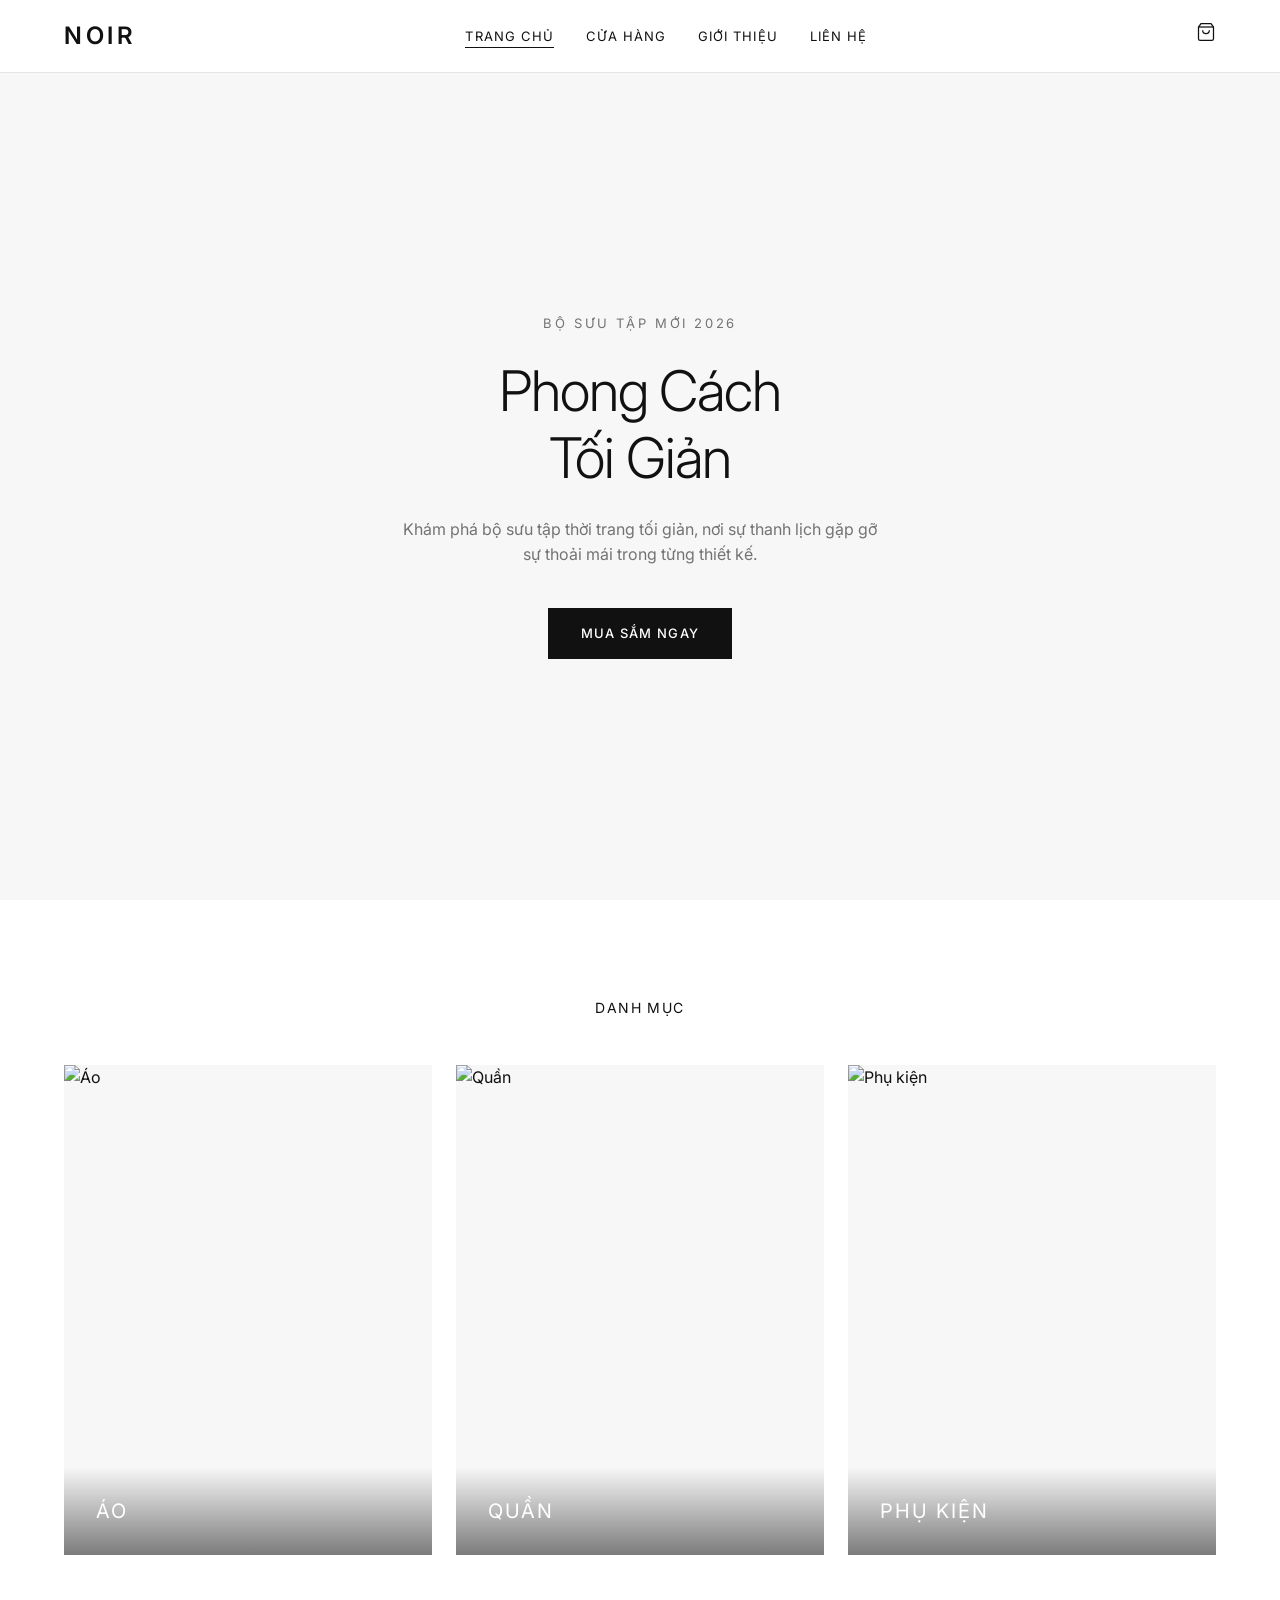
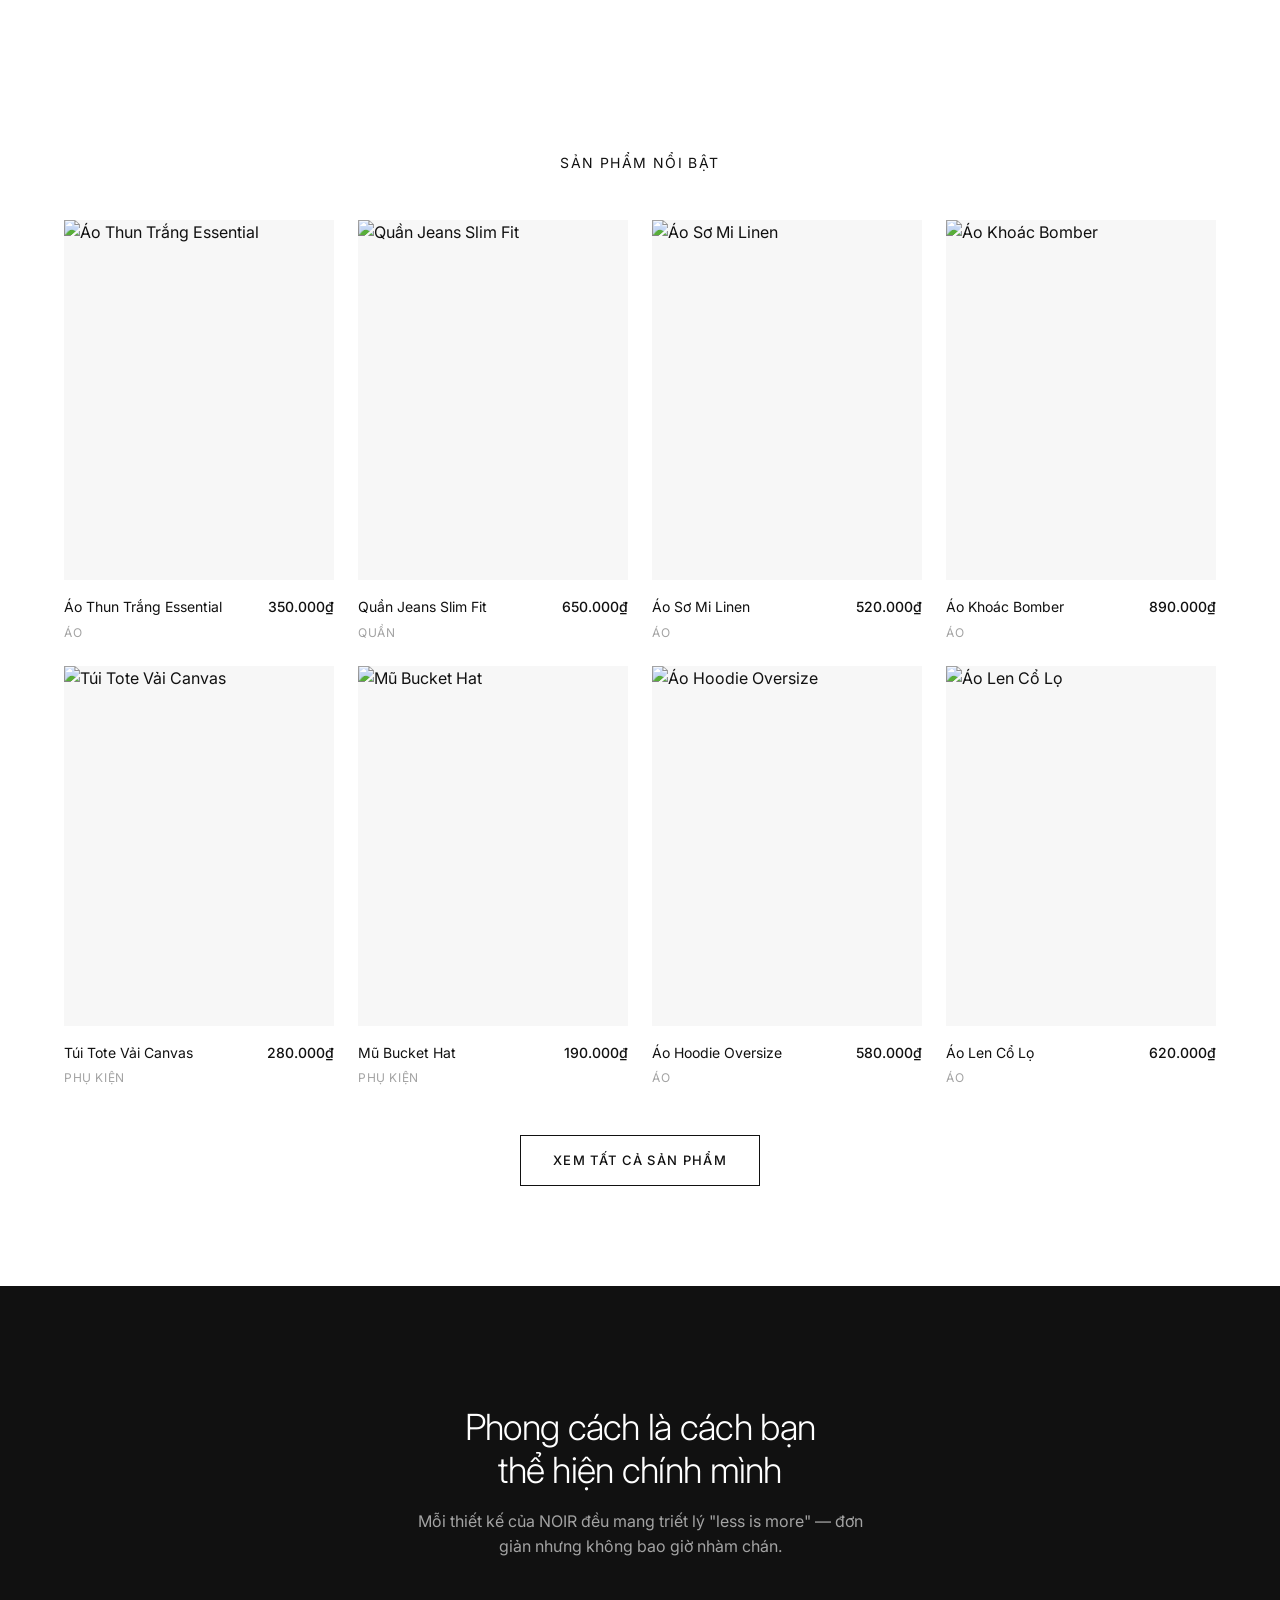
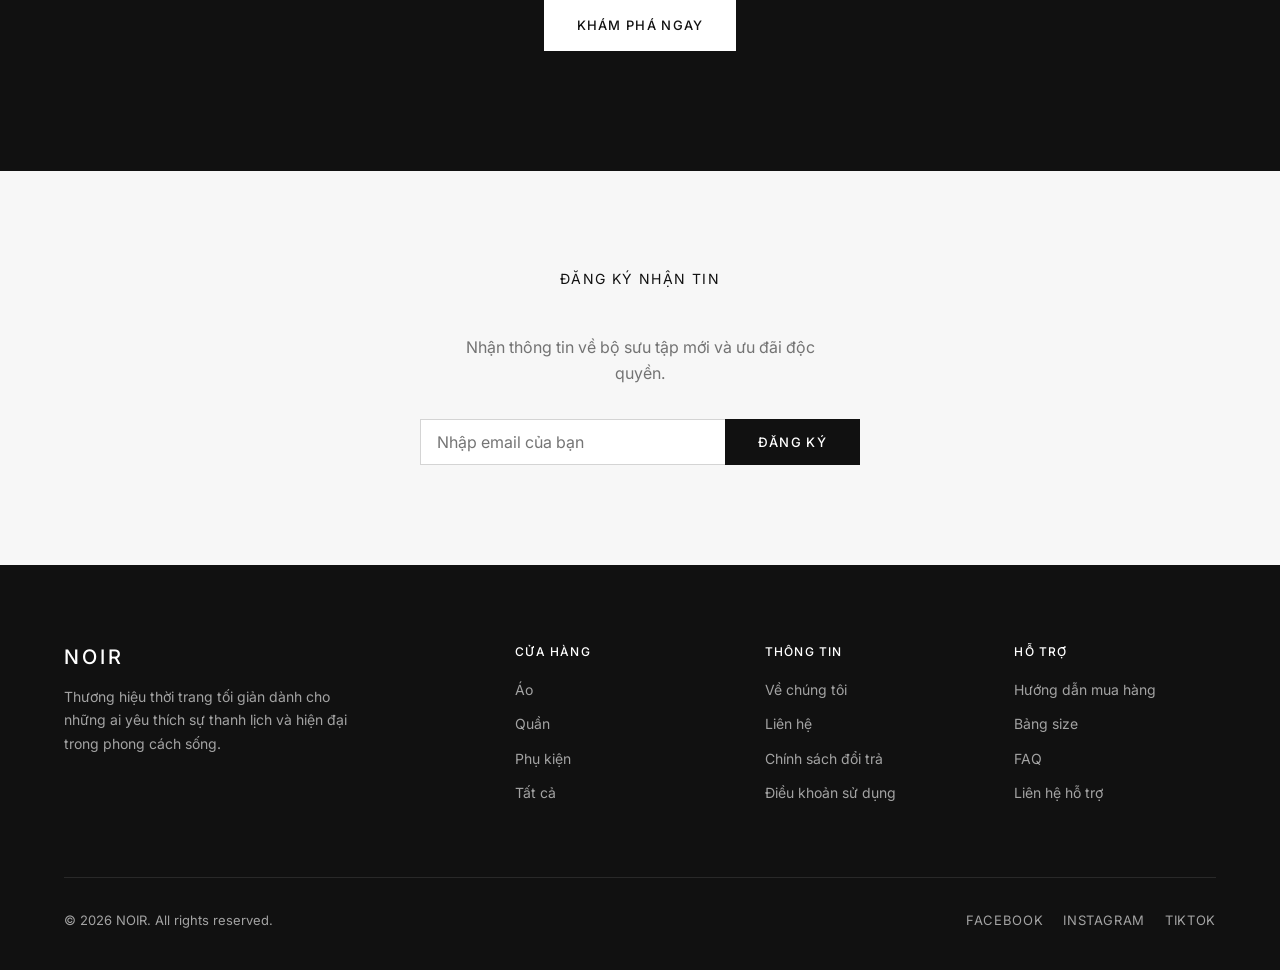
==== index.html @ aac82723 "Add homepage with hero, categories and featured products - Hero section with CTA - Category grid (Áo" ====
<!DOCTYPE html>
<html lang="vi">
<head>
  <meta charset="UTF-8">
  <meta name="viewport" content="width=device-width, initial-scale=1.0">
  <title>NOIR - Thời Trang Tối Giản</title>
  <meta name="description" content="NOIR - Thương hiệu thời trang tối giản, hiện đại. Mua sắm áo, quần, phụ kiện chất lượng cao.">
  <link rel="preconnect" href="https://fonts.googleapis.com">
  <link rel="preconnect" href="https://fonts.gstatic.com" crossorigin>
  <link href="https://fonts.googleapis.com/css2?family=Inter:wght@300;400;500;600&display=swap" rel="stylesheet">
  <link rel="stylesheet" href="css/style.css">
</head>
<body>

  <!-- Header -->
  <header class="header">
    <nav class="nav container">
      <a href="index.html" class="nav-logo">NOIR</a>
      <ul class="nav-links">
        <li><a href="index.html" class="active">Trang chủ</a></li>
        <li><a href="shop.html">Cửa hàng</a></li>
        <li><a href="about.html">Giới thiệu</a></li>
        <li><a href="contact.html">Liên hệ</a></li>
      </ul>
      <div class="nav-actions">
        <a href="cart.html" class="cart-icon">
          <svg width="20" height="20" viewBox="0 0 24 24" fill="none" stroke="currentColor" stroke-width="1.5">
            <path d="M6 2L3 6v14a2 2 0 002 2h14a2 2 0 002-2V6l-3-4z"/>
            <line x1="3" y1="6" x2="21" y2="6"/>
            <path d="M16 10a4 4 0 01-8 0"/>
          </svg>
          <span class="cart-badge">0</span>
        </a>
        <div class="menu-toggle">
          <span></span>
          <span></span>
          <span></span>
        </div>
      </div>
    </nav>
  </header>

  <!-- Hero -->
  <section class="hero">
    <div class="hero-content">
      <p class="hero-subtitle">Bộ sưu tập mới 2026</p>
      <h1>Phong Cách<br>Tối Giản</h1>
      <p class="hero-desc">Khám phá bộ sưu tập thời trang tối giản, nơi sự thanh lịch gặp gỡ sự thoải mái trong từng thiết kế.</p>
      <a href="shop.html" class="btn btn-primary">Mua sắm ngay</a>
    </div>
  </section>

  <!-- Categories -->
  <section class="categories">
    <div class="container">
      <h2 class="section-title fade-in">Danh mục</h2>
      <div class="categories-grid">
        <a href="shop.html?category=ao" class="category-card fade-in">
          <img src="https://images.unsplash.com/photo-1489987707025-afc232f7ea0f?w=600&h=800&fit=crop" alt="Áo" loading="lazy">
          <div class="category-overlay">
            <h3>Áo</h3>
          </div>
        </a>
        <a href="shop.html?category=quan" class="category-card fade-in">
          <img src="https://images.unsplash.com/photo-1624378439575-d8705ad7ae80?w=600&h=800&fit=crop" alt="Quần" loading="lazy">
          <div class="category-overlay">
            <h3>Quần</h3>
          </div>
        </a>
        <a href="shop.html?category=phukien" class="category-card fade-in">
          <img src="https://images.unsplash.com/photo-1523779105320-d1cd346ff52b?w=600&h=800&fit=crop" alt="Phụ kiện" loading="lazy">
          <div class="category-overlay">
            <h3>Phụ kiện</h3>
          </div>
        </a>
      </div>
    </div>
  </section>

  <!-- Featured Products -->
  <section class="products-section">
    <div class="container">
      <h2 class="section-title fade-in">Sản phẩm nổi bật</h2>
      <div class="products-grid" id="featured-products"></div>
      <div style="text-align:center; margin-top:48px;" class="fade-in">
        <a href="shop.html" class="btn btn-outline">Xem tất cả sản phẩm</a>
      </div>
    </div>
  </section>

  <!-- Banner -->
  <section class="banner fade-in">
    <div class="container">
      <h2>Phong cách là cách bạn<br>thể hiện chính mình</h2>
      <p>Mỗi thiết kế của NOIR đều mang triết lý "less is more" — đơn giản nhưng không bao giờ nhàm chán.</p>
      <a href="shop.html" class="btn btn-primary">Khám phá ngay</a>
    </div>
  </section>

  <!-- Newsletter -->
  <section class="newsletter fade-in">
    <div class="container">
      <h2 class="section-title">Đăng ký nhận tin</h2>
      <p>Nhận thông tin về bộ sưu tập mới và ưu đãi độc quyền.</p>
      <form class="newsletter-form" onsubmit="event.preventDefault(); showToast('Cảm ơn bạn đã đăng ký!'); this.reset();">
        <input type="email" placeholder="Nhập email của bạn" required>
        <button type="submit" class="btn btn-primary">Đăng ký</button>
      </form>
    </div>
  </section>

  <!-- Footer -->
  <footer class="footer">
    <div class="container">
      <div class="footer-grid">
        <div class="footer-brand">
          <h4>NOIR</h4>
          <p>Thương hiệu thời trang tối giản dành cho những ai yêu thích sự thanh lịch và hiện đại trong phong cách sống.</p>
        </div>
        <div class="footer-col">
          <h4>Cửa hàng</h4>
          <a href="shop.html?category=ao">Áo</a>
          <a href="shop.html?category=quan">Quần</a>
          <a href="shop.html?category=phukien">Phụ kiện</a>
          <a href="shop.html">Tất cả</a>
        </div>
        <div class="footer-col">
          <h4>Thông tin</h4>
          <a href="about.html">Về chúng tôi</a>
          <a href="contact.html">Liên hệ</a>
          <a href="#">Chính sách đổi trả</a>
          <a href="#">Điều khoản sử dụng</a>
        </div>
        <div class="footer-col">
          <h4>Hỗ trợ</h4>
          <a href="#">Hướng dẫn mua hàng</a>
          <a href="#">Bảng size</a>
          <a href="#">FAQ</a>
          <a href="contact.html">Liên hệ hỗ trợ</a>
        </div>
      </div>
      <div class="footer-bottom">
        <p>&copy; 2026 NOIR. All rights reserved.</p>
        <div class="social-links">
          <a href="#">Facebook</a>
          <a href="#">Instagram</a>
          <a href="#">Tiktok</a>
        </div>
      </div>
    </div>
  </footer>

  <!-- Toast -->
  <script src="js/products.js"></script>
  <script src="js/cart.js"></script>
  <script src="js/main.js"></script>
  <script>
    document.addEventListener('DOMContentLoaded', () => {
      const featured = getFeaturedProducts();
      renderProductsGrid('featured-products', featured);
    });
  </script>
</body>
</html>
---- css/style.css ----
/* ============================================
   NOIR FASHION - Minimalist Fashion Store
   ============================================ */

/* ---------- Reset & Base ---------- */
*,
*::before,
*::after {
  margin: 0;
  padding: 0;
  box-sizing: border-box;
}

:root {
  --black: #111111;
  --white: #ffffff;
  --gray-100: #f7f7f7;
  --gray-200: #e5e5e5;
  --gray-300: #d4d4d4;
  --gray-400: #a3a3a3;
  --gray-500: #737373;
  --gray-600: #525252;
  --accent: #111111;
  --font-body: 'Inter', -apple-system, BlinkMacSystemFont, sans-serif;
  --transition: 0.3s ease;
  --max-width: 1200px;
}

html {
  scroll-behavior: smooth;
  font-size: 16px;
}

body {
  font-family: var(--font-body);
  color: var(--black);
  background-color: var(--white);
  line-height: 1.6;
  -webkit-font-smoothing: antialiased;
}

a {
  text-decoration: none;
  color: inherit;
  transition: opacity var(--transition);
}

a:hover {
  opacity: 0.7;
}

img {
  max-width: 100%;
  display: block;
}

ul {
  list-style: none;
}

button {
  cursor: pointer;
  border: none;
  background: none;
  font-family: inherit;
  font-size: inherit;
}

input, textarea, select {
  font-family: inherit;
  font-size: inherit;
  border: 1px solid var(--gray-300);
  padding: 12px 16px;
  outline: none;
  transition: border-color var(--transition);
  width: 100%;
  background: var(--white);
}

input:focus, textarea:focus, select:focus {
  border-color: var(--black);
}

.container {
  max-width: var(--max-width);
  margin: 0 auto;
  padding: 0 24px;
}

/* ---------- Typography ---------- */
h1, h2, h3, h4 {
  font-weight: 500;
  line-height: 1.2;
  letter-spacing: -0.02em;
}

h1 { font-size: clamp(2rem, 5vw, 3.5rem); }
h2 { font-size: clamp(1.5rem, 3vw, 2.25rem); }
h3 { font-size: 1.25rem; }
h4 { font-size: 1rem; }

.section-title {
  text-align: center;
  margin-bottom: 48px;
  text-transform: uppercase;
  letter-spacing: 0.1em;
  font-weight: 400;
  font-size: 0.875rem;
}

/* ---------- Buttons ---------- */
.btn {
  display: inline-flex;
  align-items: center;
  justify-content: center;
  gap: 8px;
  padding: 14px 32px;
  font-size: 0.813rem;
  font-weight: 500;
  text-transform: uppercase;
  letter-spacing: 0.1em;
  transition: all var(--transition);
  border: 1px solid transparent;
}

.btn-primary {
  background: var(--black);
  color: var(--white);
  border-color: var(--black);
}

.btn-primary:hover {
  background: var(--white);
  color: var(--black);
  opacity: 1;
}

.btn-outline {
  background: transparent;
  color: var(--black);
  border-color: var(--black);
}

.btn-outline:hover {
  background: var(--black);
  color: var(--white);
  opacity: 1;
}

.btn-sm {
  padding: 10px 20px;
  font-size: 0.75rem;
}

/* ---------- Header / Navigation ---------- */
.header {
  position: fixed;
  top: 0;
  left: 0;
  right: 0;
  z-index: 1000;
  background: rgba(255, 255, 255, 0.95);
  backdrop-filter: blur(10px);
  border-bottom: 1px solid var(--gray-200);
  transition: all var(--transition);
}

.header.scrolled {
  box-shadow: 0 1px 10px rgba(0, 0, 0, 0.05);
}

.nav {
  display: flex;
  align-items: center;
  justify-content: space-between;
  height: 72px;
}

.nav-logo {
  font-size: 1.5rem;
  font-weight: 600;
  letter-spacing: 0.15em;
  text-transform: uppercase;
}

.nav-links {
  display: flex;
  gap: 32px;
}

.nav-links a {
  font-size: 0.813rem;
  text-transform: uppercase;
  letter-spacing: 0.08em;
  font-weight: 400;
  position: relative;
}

.nav-links a::after {
  content: '';
  position: absolute;
  bottom: -4px;
  left: 0;
  width: 0;
  height: 1px;
  background: var(--black);
  transition: width var(--transition);
}

.nav-links a:hover::after,
.nav-links a.active::after {
  width: 100%;
}

.nav-links a:hover {
  opacity: 1;
}

.nav-actions {
  display: flex;
  align-items: center;
  gap: 20px;
}

.cart-icon {
  position: relative;
  font-size: 1.1rem;
  cursor: pointer;
}

.cart-badge {
  position: absolute;
  top: -8px;
  right: -10px;
  background: var(--black);
  color: var(--white);
  font-size: 0.625rem;
  width: 18px;
  height: 18px;
  border-radius: 50%;
  display: flex;
  align-items: center;
  justify-content: center;
  font-weight: 600;
}

.cart-badge:empty,
.cart-badge[data-count="0"] {
  display: none;
}

/* Mobile Menu */
.menu-toggle {
  display: none;
  flex-direction: column;
  gap: 5px;
  cursor: pointer;
  padding: 4px;
}

.menu-toggle span {
  width: 24px;
  height: 1.5px;
  background: var(--black);
  transition: all var(--transition);
}

.menu-toggle.active span:nth-child(1) {
  transform: rotate(45deg) translate(5px, 5px);
}

.menu-toggle.active span:nth-child(2) {
  opacity: 0;
}

.menu-toggle.active span:nth-child(3) {
  transform: rotate(-45deg) translate(5px, -5px);
}

/* ---------- Hero Section ---------- */
.hero {
  margin-top: 72px;
  min-height: calc(100vh - 72px);
  display: flex;
  align-items: center;
  justify-content: center;
  text-align: center;
  background: var(--gray-100);
  position: relative;
  overflow: hidden;
}

.hero-content {
  padding: 80px 24px;
  max-width: 700px;
}

.hero-subtitle {
  font-size: 0.813rem;
  text-transform: uppercase;
  letter-spacing: 0.2em;
  color: var(--gray-500);
  margin-bottom: 24px;
}

.hero h1 {
  margin-bottom: 24px;
  font-weight: 300;
}

.hero-desc {
  color: var(--gray-500);
  font-size: 1rem;
  margin-bottom: 40px;
  max-width: 480px;
  margin-left: auto;
  margin-right: auto;
}

/* ---------- Categories Section ---------- */
.categories {
  padding: 100px 0;
}

.categories-grid {
  display: grid;
  grid-template-columns: repeat(3, 1fr);
  gap: 24px;
}

.category-card {
  position: relative;
  overflow: hidden;
  aspect-ratio: 3/4;
  background: var(--gray-100);
  cursor: pointer;
}

.category-card img {
  width: 100%;
  height: 100%;
  object-fit: cover;
  transition: transform 0.6s ease;
}

.category-card:hover img {
  transform: scale(1.05);
}

.category-overlay {
  position: absolute;
  bottom: 0;
  left: 0;
  right: 0;
  padding: 32px;
  background: linear-gradient(transparent, rgba(0, 0, 0, 0.5));
  color: var(--white);
}

.category-overlay h3 {
  font-size: 1.25rem;
  text-transform: uppercase;
  letter-spacing: 0.1em;
  font-weight: 400;
}

/* ---------- Products Grid ---------- */
.products-section {
  padding: 100px 0;
  background: var(--white);
}

.products-grid {
  display: grid;
  grid-template-columns: repeat(4, 1fr);
  gap: 24px;
}

.product-card {
  cursor: pointer;
  transition: transform var(--transition);
}

.product-card:hover {
  transform: translateY(-4px);
}

.product-image {
  position: relative;
  overflow: hidden;
  aspect-ratio: 3/4;
  background: var(--gray-100);
  margin-bottom: 16px;
}

.product-image img {
  width: 100%;
  height: 100%;
  object-fit: cover;
  transition: transform 0.6s ease;
}

.product-card:hover .product-image img {
  transform: scale(1.05);
}

.product-actions {
  position: absolute;
  bottom: 0;
  left: 0;
  right: 0;
  padding: 16px;
  transform: translateY(100%);
  transition: transform var(--transition);
}

.product-card:hover .product-actions {
  transform: translateY(0);
}

.product-actions .btn {
  width: 100%;
}

.product-info {
  display: flex;
  justify-content: space-between;
  align-items: flex-start;
  gap: 8px;
}

.product-name {
  font-size: 0.875rem;
  font-weight: 400;
}

.product-price {
  font-size: 0.875rem;
  font-weight: 500;
  white-space: nowrap;
}

.product-category-label {
  font-size: 0.75rem;
  color: var(--gray-400);
  text-transform: uppercase;
  letter-spacing: 0.05em;
  margin-top: 4px;
}

/* ---------- Featured / Banner ---------- */
.banner {
  padding: 120px 0;
  background: var(--black);
  color: var(--white);
  text-align: center;
}

.banner h2 {
  font-weight: 300;
  margin-bottom: 16px;
}

.banner p {
  color: var(--gray-400);
  margin-bottom: 40px;
  max-width: 480px;
  margin-left: auto;
  margin-right: auto;
}

.banner .btn-primary {
  background: var(--white);
  color: var(--black);
  border-color: var(--white);
}

.banner .btn-primary:hover {
  background: transparent;
  color: var(--white);
}

/* ---------- Newsletter ---------- */
.newsletter {
  padding: 100px 0;
  text-align: center;
  background: var(--gray-100);
}

.newsletter p {
  color: var(--gray-500);
  margin-bottom: 32px;
  max-width: 400px;
  margin-left: auto;
  margin-right: auto;
}

.newsletter-form {
  display: flex;
  max-width: 440px;
  margin: 0 auto;
  gap: 0;
}

.newsletter-form input {
  flex: 1;
  border-right: none;
}

.newsletter-form .btn {
  white-space: nowrap;
}

/* ---------- Footer ---------- */
.footer {
  padding: 80px 0 40px;
  background: var(--black);
  color: var(--gray-400);
}

.footer-grid {
  display: grid;
  grid-template-columns: 2fr 1fr 1fr 1fr;
  gap: 48px;
  margin-bottom: 60px;
}

.footer-brand h4 {
  color: var(--white);
  font-size: 1.25rem;
  letter-spacing: 0.15em;
  text-transform: uppercase;
  margin-bottom: 16px;
}

.footer-brand p {
  font-size: 0.875rem;
  line-height: 1.7;
  max-width: 300px;
}

.footer-col h4 {
  color: var(--white);
  font-size: 0.75rem;
  text-transform: uppercase;
  letter-spacing: 0.1em;
  margin-bottom: 20px;
}

.footer-col a {
  display: block;
  font-size: 0.875rem;
  margin-bottom: 12px;
  color: var(--gray-400);
}

.footer-col a:hover {
  color: var(--white);
  opacity: 1;
}

.footer-bottom {
  border-top: 1px solid rgba(255, 255, 255, 0.1);
  padding-top: 32px;
  display: flex;
  justify-content: space-between;
  align-items: center;
  font-size: 0.813rem;
}

.social-links {
  display: flex;
  gap: 20px;
}

.social-links a {
  font-size: 0.813rem;
  text-transform: uppercase;
  letter-spacing: 0.05em;
}

/* ---------- Shop Page ---------- */
.page-header {
  margin-top: 72px;
  padding: 60px 0;
  text-align: center;
  background: var(--gray-100);
}

.page-header h1 {
  font-weight: 300;
  margin-bottom: 8px;
}

.page-header p {
  color: var(--gray-500);
  font-size: 0.875rem;
}

.shop-controls {
  display: flex;
  justify-content: space-between;
  align-items: center;
  padding: 32px 0;
  border-bottom: 1px solid var(--gray-200);
  margin-bottom: 40px;
  flex-wrap: wrap;
  gap: 16px;
}

.filter-buttons {
  display: flex;
  gap: 8px;
  flex-wrap: wrap;
}

.filter-btn {
  padding: 8px 20px;
  font-size: 0.75rem;
  text-transform: uppercase;
  letter-spacing: 0.08em;
  border: 1px solid var(--gray-300);
  background: transparent;
  transition: all var(--transition);
}

.filter-btn:hover,
.filter-btn.active {
  background: var(--black);
  color: var(--white);
  border-color: var(--black);
}

.sort-select {
  padding: 8px 16px;
  font-size: 0.75rem;
  text-transform: uppercase;
  letter-spacing: 0.05em;
  border: 1px solid var(--gray-300);
  background: transparent;
  cursor: pointer;
  width: auto;
}

.shop-content {
  padding: 0 0 100px;
}

/* ---------- Product Detail ---------- */
.product-detail {
  margin-top: 72px;
  padding: 60px 0 100px;
}

.product-detail-grid {
  display: grid;
  grid-template-columns: 1fr 1fr;
  gap: 60px;
  align-items: start;
}

.product-detail-image {
  aspect-ratio: 3/4;
  background: var(--gray-100);
  overflow: hidden;
}

.product-detail-image img {
  width: 100%;
  height: 100%;
  object-fit: cover;
}

.product-detail-info h1 {
  font-size: 2rem;
  font-weight: 400;
  margin-bottom: 16px;
}

.product-detail-price {
  font-size: 1.25rem;
  font-weight: 500;
  margin-bottom: 24px;
}

.product-detail-desc {
  color: var(--gray-500);
  font-size: 0.938rem;
  line-height: 1.8;
  margin-bottom: 32px;
}

.size-selector {
  margin-bottom: 24px;
}

.size-selector label {
  display: block;
  font-size: 0.75rem;
  text-transform: uppercase;
  letter-spacing: 0.08em;
  margin-bottom: 12px;
  font-weight: 500;
}

.size-options {
  display: flex;
  gap: 8px;
}

.size-btn {
  width: 44px;
  height: 44px;
  display: flex;
  align-items: center;
  justify-content: center;
  border: 1px solid var(--gray-300);
  font-size: 0.813rem;
  transition: all var(--transition);
}

.size-btn:hover,
.size-btn.active {
  background: var(--black);
  color: var(--white);
  border-color: var(--black);
}

.quantity-selector {
  display: flex;
  align-items: center;
  gap: 0;
  margin-bottom: 32px;
}

.quantity-selector label {
  font-size: 0.75rem;
  text-transform: uppercase;
  letter-spacing: 0.08em;
  margin-right: 16px;
  font-weight: 500;
}

.qty-btn {
  width: 40px;
  height: 40px;
  border: 1px solid var(--gray-300);
  display: flex;
  align-items: center;
  justify-content: center;
  font-size: 1.1rem;
  transition: all var(--transition);
}

.qty-btn:hover {
  background: var(--black);
  color: var(--white);
  border-color: var(--black);
}

.qty-value {
  width: 50px;
  height: 40px;
  border: 1px solid var(--gray-300);
  border-left: none;
  border-right: none;
  display: flex;
  align-items: center;
  justify-content: center;
  font-size: 0.875rem;
  font-weight: 500;
}

.product-detail .btn {
  width: 100%;
  margin-bottom: 16px;
}

.related-products {
  padding: 80px 0;
  border-top: 1px solid var(--gray-200);
}

/* ---------- Cart Page ---------- */
.cart-page {
  margin-top: 72px;
  padding: 60px 0 100px;
}

.cart-empty {
  text-align: center;
  padding: 80px 0;
}

.cart-empty p {
  color: var(--gray-500);
  margin-bottom: 24px;
}

.cart-grid {
  display: grid;
  grid-template-columns: 1fr 360px;
  gap: 60px;
  align-items: start;
}

.cart-items {
  border-top: 1px solid var(--gray-200);
}

.cart-item {
  display: grid;
  grid-template-columns: 100px 1fr auto;
  gap: 24px;
  padding: 24px 0;
  border-bottom: 1px solid var(--gray-200);
  align-items: center;
}

.cart-item-image {
  aspect-ratio: 3/4;
  background: var(--gray-100);
  overflow: hidden;
}

.cart-item-image img {
  width: 100%;
  height: 100%;
  object-fit: cover;
}

.cart-item-name {
  font-size: 0.938rem;
  font-weight: 500;
  margin-bottom: 4px;
}

.cart-item-variant {
  font-size: 0.813rem;
  color: var(--gray-500);
  margin-bottom: 12px;
}

.cart-item-qty {
  display: flex;
  align-items: center;
  gap: 0;
}

.cart-item-qty button {
  width: 32px;
  height: 32px;
  border: 1px solid var(--gray-300);
  display: flex;
  align-items: center;
  justify-content: center;
  font-size: 0.875rem;
  transition: all var(--transition);
}

.cart-item-qty button:hover {
  background: var(--black);
  color: var(--white);
  border-color: var(--black);
}

.cart-item-qty span {
  width: 40px;
  height: 32px;
  border: 1px solid var(--gray-300);
  border-left: none;
  border-right: none;
  display: flex;
  align-items: center;
  justify-content: center;
  font-size: 0.813rem;
}

.cart-item-right {
  text-align: right;
}

.cart-item-price {
  font-size: 0.938rem;
  font-weight: 500;
  margin-bottom: 8px;
}

.cart-item-remove {
  font-size: 0.75rem;
  color: var(--gray-400);
  text-decoration: underline;
  cursor: pointer;
  transition: color var(--transition);
}

.cart-item-remove:hover {
  color: var(--black);
}

.cart-summary {
  background: var(--gray-100);
  padding: 40px;
  position: sticky;
  top: 96px;
}

.cart-summary h3 {
  font-size: 0.75rem;
  text-transform: uppercase;
  letter-spacing: 0.1em;
  margin-bottom: 24px;
  font-weight: 500;
}

.cart-summary-row {
  display: flex;
  justify-content: space-between;
  margin-bottom: 12px;
  font-size: 0.875rem;
}

.cart-summary-row.total {
  border-top: 1px solid var(--gray-300);
  padding-top: 16px;
  margin-top: 16px;
  font-weight: 600;
  font-size: 1rem;
}

.cart-summary .btn {
  width: 100%;
  margin-top: 24px;
}

/* ---------- About Page ---------- */
.about-page {
  margin-top: 72px;
}

.about-hero {
  display: grid;
  grid-template-columns: 1fr 1fr;
  min-height: 600px;
}

.about-hero-image {
  background: var(--gray-100);
  overflow: hidden;
}

.about-hero-image img {
  width: 100%;
  height: 100%;
  object-fit: cover;
}

.about-hero-content {
  display: flex;
  flex-direction: column;
  justify-content: center;
  padding: 80px 60px;
}

.about-hero-content h1 {
  font-weight: 300;
  margin-bottom: 24px;
}

.about-hero-content p {
  color: var(--gray-500);
  line-height: 1.8;
  margin-bottom: 16px;
}

.about-values {
  padding: 100px 0;
  background: var(--gray-100);
}

.values-grid {
  display: grid;
  grid-template-columns: repeat(3, 1fr);
  gap: 48px;
  text-align: center;
}

.value-item h3 {
  margin-bottom: 12px;
  text-transform: uppercase;
  letter-spacing: 0.08em;
  font-size: 0.875rem;
  font-weight: 500;
}

.value-item p {
  color: var(--gray-500);
  font-size: 0.875rem;
  line-height: 1.7;
}

.value-icon {
  font-size: 1.5rem;
  margin-bottom: 16px;
}

/* ---------- Contact Page ---------- */
.contact-page {
  margin-top: 72px;
  padding: 80px 0 100px;
}

.contact-grid {
  display: grid;
  grid-template-columns: 1fr 1fr;
  gap: 80px;
}

.contact-info h2 {
  font-weight: 300;
  margin-bottom: 24px;
}

.contact-info > p {
  color: var(--gray-500);
  margin-bottom: 40px;
  line-height: 1.8;
}

.contact-detail {
  margin-bottom: 24px;
}

.contact-detail h4 {
  font-size: 0.75rem;
  text-transform: uppercase;
  letter-spacing: 0.08em;
  margin-bottom: 8px;
  font-weight: 500;
}

.contact-detail p {
  color: var(--gray-500);
  font-size: 0.938rem;
}

.contact-form h3 {
  font-size: 0.75rem;
  text-transform: uppercase;
  letter-spacing: 0.1em;
  margin-bottom: 32px;
  font-weight: 500;
}

.form-group {
  margin-bottom: 20px;
}

.form-group label {
  display: block;
  font-size: 0.75rem;
  text-transform: uppercase;
  letter-spacing: 0.05em;
  margin-bottom: 8px;
  font-weight: 500;
}

.form-group textarea {
  min-height: 140px;
  resize: vertical;
}

/* ---------- Toast / Notification ---------- */
.toast {
  position: fixed;
  bottom: 32px;
  right: 32px;
  background: var(--black);
  color: var(--white);
  padding: 16px 24px;
  font-size: 0.875rem;
  z-index: 9999;
  transform: translateY(100px);
  opacity: 0;
  transition: all var(--transition);
}

.toast.show {
  transform: translateY(0);
  opacity: 1;
}

/* ---------- Fade-in Animation ---------- */
.fade-in {
  opacity: 0;
  transform: translateY(20px);
  transition: opacity 0.6s ease, transform 0.6s ease;
}

.fade-in.visible {
  opacity: 1;
  transform: translateY(0);
}

/* ---------- Breadcrumb ---------- */
.breadcrumb {
  padding: 16px 0;
  font-size: 0.813rem;
  color: var(--gray-400);
}

.breadcrumb a {
  color: var(--gray-400);
}

.breadcrumb a:hover {
  color: var(--black);
  opacity: 1;
}

.breadcrumb span {
  margin: 0 8px;
}

/* ============================================
   RESPONSIVE
   ============================================ */

@media (max-width: 1024px) {
  .products-grid {
    grid-template-columns: repeat(3, 1fr);
  }

  .footer-grid {
    grid-template-columns: repeat(2, 1fr);
  }

  .cart-grid {
    grid-template-columns: 1fr;
  }

  .product-detail-grid {
    gap: 40px;
  }
}

@media (max-width: 768px) {
  .nav-links {
    display: none;
    position: fixed;
    top: 72px;
    left: 0;
    right: 0;
    bottom: 0;
    background: var(--white);
    flex-direction: column;
    align-items: center;
    justify-content: center;
    gap: 32px;
  }

  .nav-links.open {
    display: flex;
  }

  .nav-links a {
    font-size: 1.25rem;
  }

  .menu-toggle {
    display: flex;
  }

  .hero-content {
    padding: 60px 24px;
  }

  .categories-grid {
    grid-template-columns: 1fr;
    gap: 16px;
  }

  .category-card {
    aspect-ratio: 16/9;
  }

  .products-grid {
    grid-template-columns: repeat(2, 1fr);
    gap: 16px;
  }

  .product-actions {
    transform: translateY(0);
  }

  .about-hero {
    grid-template-columns: 1fr;
  }

  .about-hero-content {
    padding: 40px 24px;
  }

  .values-grid {
    grid-template-columns: 1fr;
    gap: 40px;
  }

  .product-detail-grid {
    grid-template-columns: 1fr;
    gap: 32px;
  }

  .contact-grid {
    grid-template-columns: 1fr;
    gap: 40px;
  }

  .footer-grid {
    grid-template-columns: 1fr;
    gap: 32px;
  }

  .footer-bottom {
    flex-direction: column;
    gap: 16px;
    text-align: center;
  }

  .newsletter-form {
    flex-direction: column;
    gap: 12px;
  }

  .newsletter-form input {
    border-right: 1px solid var(--gray-300);
  }

  .shop-controls {
    flex-direction: column;
    align-items: flex-start;
  }

  .cart-item {
    grid-template-columns: 80px 1fr;
    gap: 16px;
  }

  .cart-item-right {
    grid-column: 2;
    text-align: left;
    display: flex;
    align-items: center;
    gap: 16px;
  }

  .cart-summary {
    padding: 24px;
  }
}

@media (max-width: 480px) {
  .products-grid {
    grid-template-columns: repeat(2, 1fr);
    gap: 12px;
  }

  .product-name {
    font-size: 0.75rem;
  }

  .product-price {
    font-size: 0.75rem;
  }

  .btn {
    padding: 12px 24px;
    font-size: 0.75rem;
  }
}
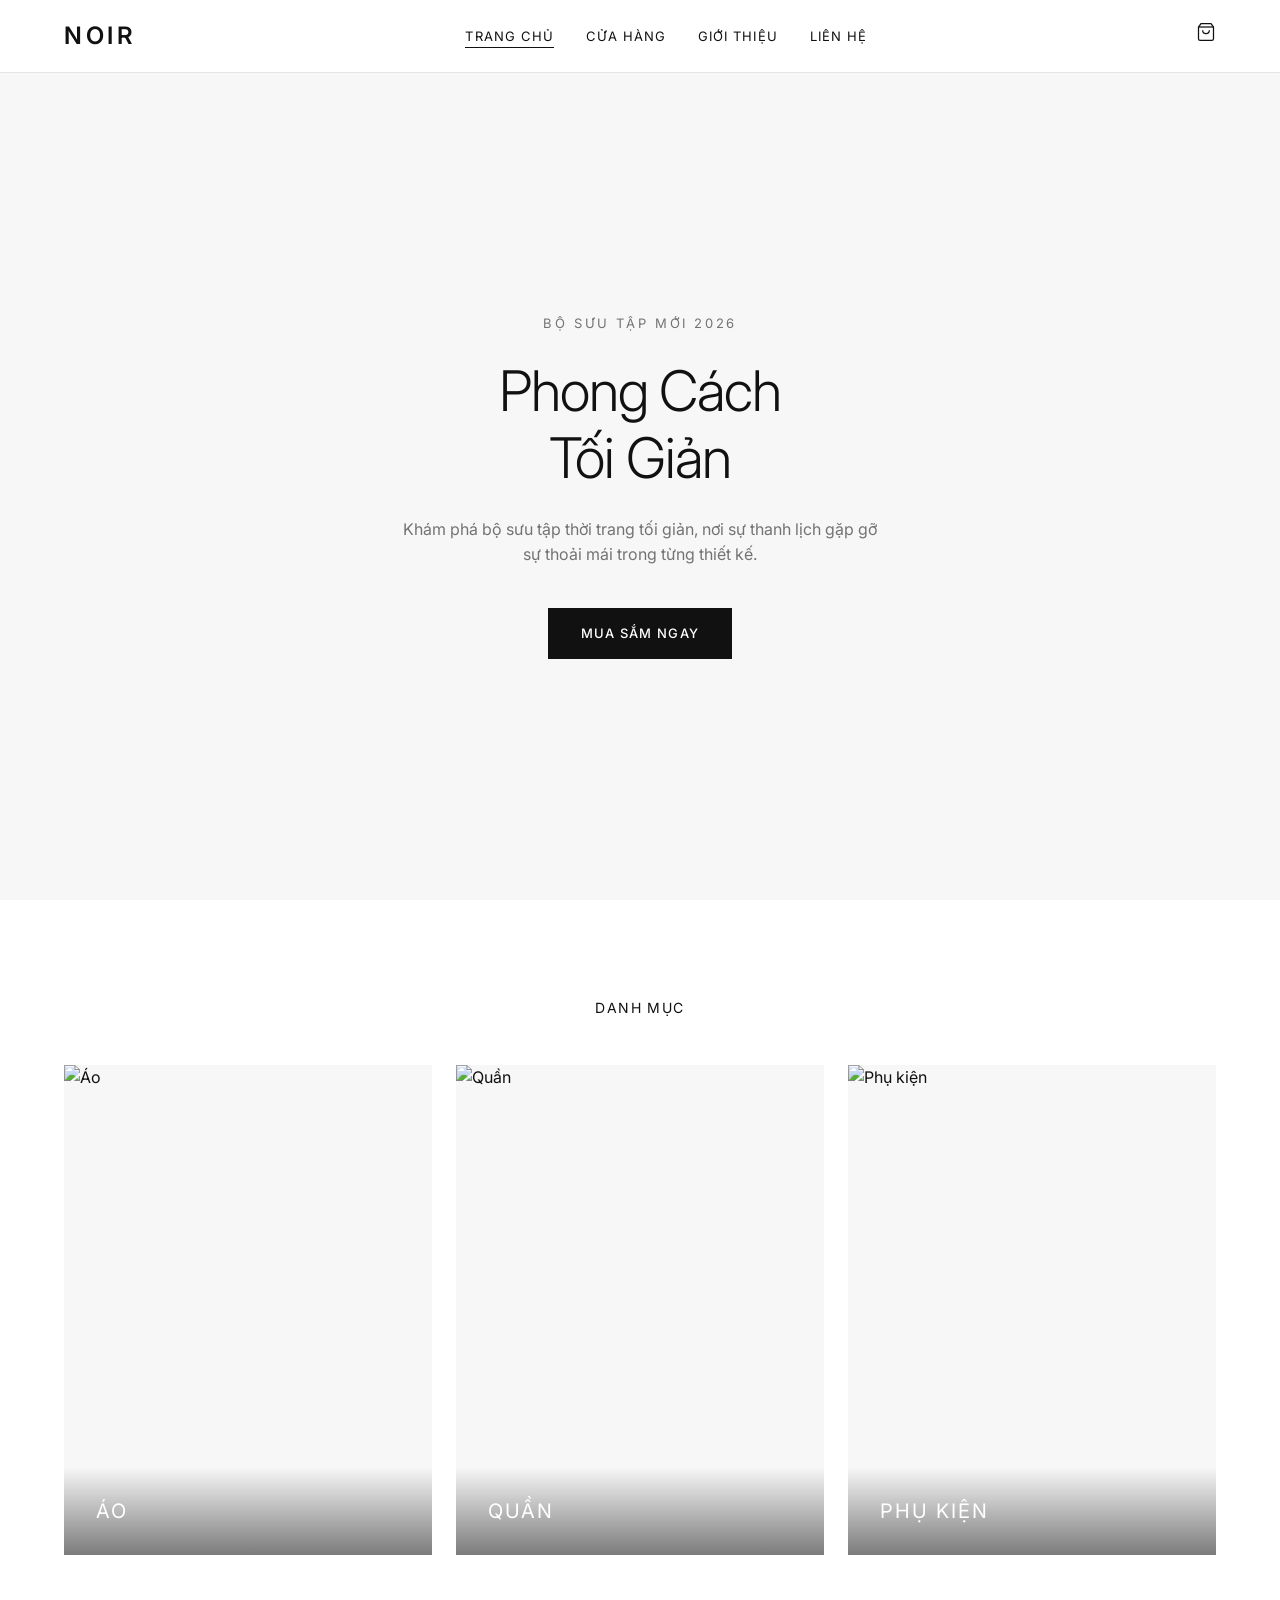
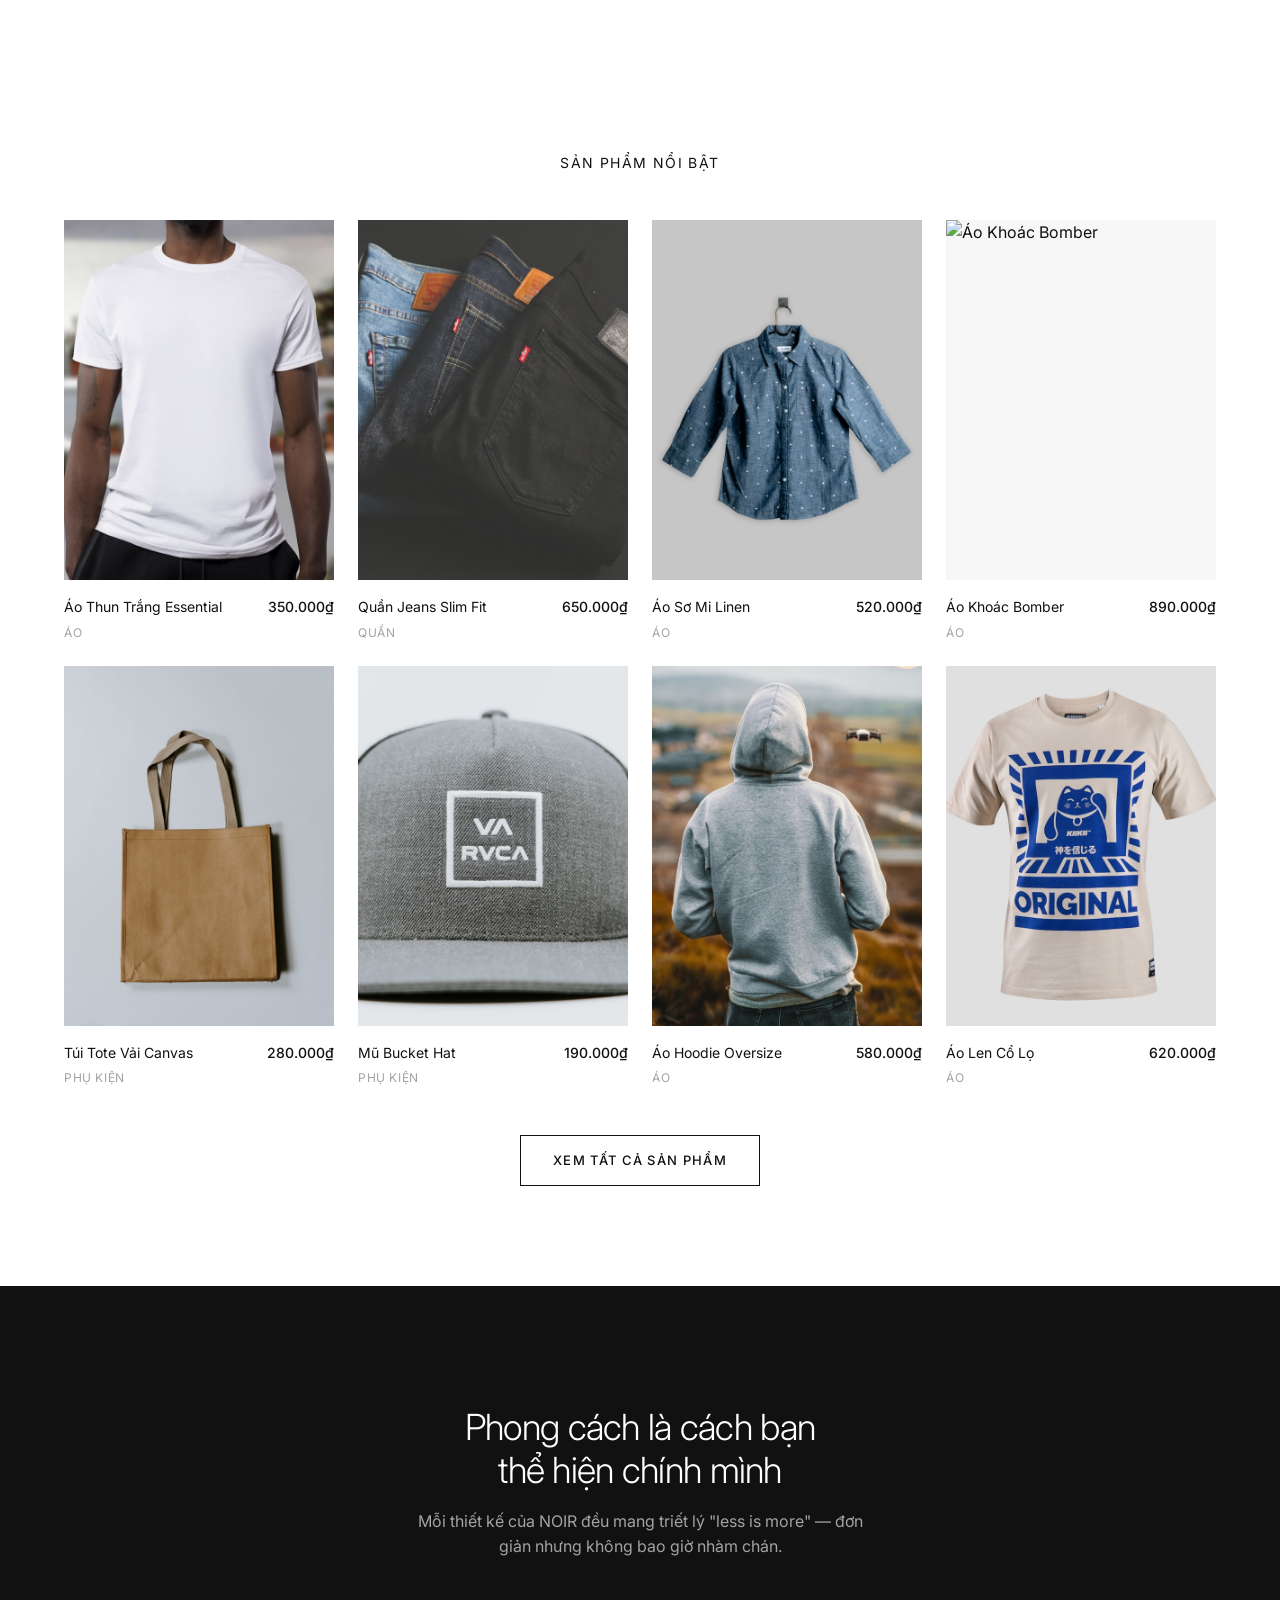
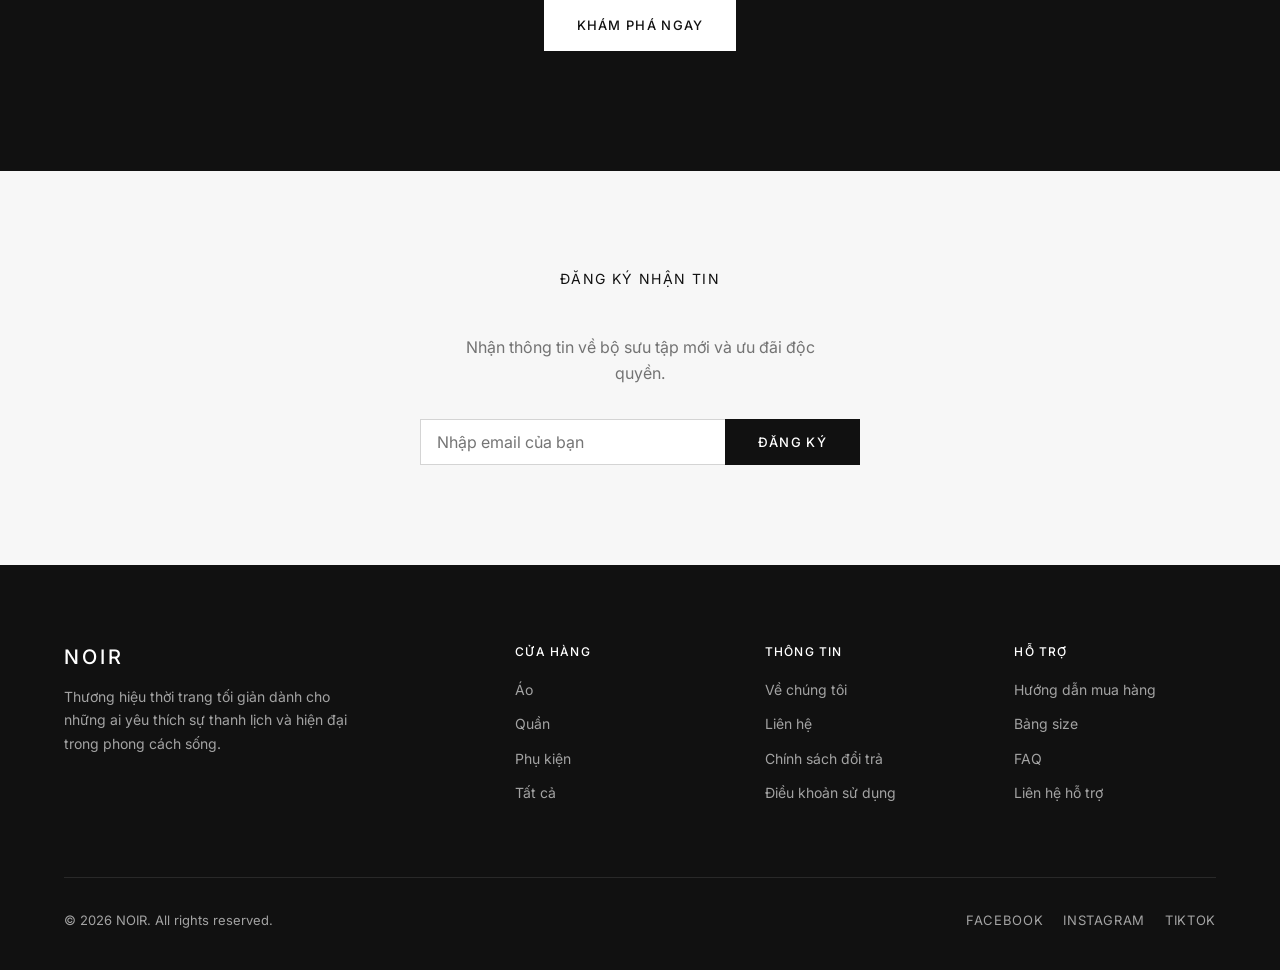
==== commit e6edb869: "Add policy, terms, guide, size chart and FAQ pages - chinh-sach-doi-tra.html: Return policy with con" ====
--- a/index.html
+++ b/index.html
@@ -128,14 +128,14 @@
           <h4>Thông tin</h4>
           <a href="about.html">Về chúng tôi</a>
           <a href="contact.html">Liên hệ</a>
-          <a href="#">Chính sách đổi trả</a>
-          <a href="#">Điều khoản sử dụng</a>
+          <a href="chinh-sach-doi-tra.html">Chính sách đổi trả</a>
+          <a href="dieu-khoan.html">Điều khoản sử dụng</a>
         </div>
         <div class="footer-col">
           <h4>Hỗ trợ</h4>
-          <a href="#">Hướng dẫn mua hàng</a>
-          <a href="#">Bảng size</a>
-          <a href="#">FAQ</a>
+          <a href="huong-dan-mua-hang.html">Hướng dẫn mua hàng</a>
+          <a href="bang-size.html">Bảng size</a>
+          <a href="faq.html">FAQ</a>
           <a href="contact.html">Liên hệ hỗ trợ</a>
         </div>
       </div>
@@ -155,7 +155,7 @@
   <script src="js/cart.js"></script>
   <script src="js/main.js"></script>
   <script>
-    document.addEventListener('DOMContentLoaded', () => {
+    onProductsReady(() => {
       const featured = getFeaturedProducts();
       renderProductsGrid('featured-products', featured);
     });
--- a/css/style.css
+++ b/css/style.css
@@ -1278,3 +1278,173 @@
     font-size: 0.75rem;
   }
 }
+
+/* ---------- Info Pages (Policy, Terms, Guide, Size, FAQ) ---------- */
+.info-page {
+  padding: 60px 0 80px;
+}
+
+.info-content {
+  max-width: 800px;
+  margin: 0 auto;
+}
+
+.info-section {
+  margin-bottom: 40px;
+}
+
+.info-section h2 {
+  font-size: 1.25rem;
+  font-weight: 600;
+  margin-bottom: 16px;
+  padding-bottom: 8px;
+  border-bottom: 1px solid var(--gray-200);
+}
+
+.info-section p {
+  color: var(--gray-600);
+  margin-bottom: 12px;
+  line-height: 1.8;
+}
+
+.info-section ul,
+.info-section ol {
+  color: var(--gray-600);
+  margin-left: 20px;
+  margin-bottom: 12px;
+  line-height: 2;
+}
+
+.info-section li {
+  margin-bottom: 4px;
+}
+
+.info-section a {
+  color: var(--black);
+  font-weight: 500;
+  text-decoration: underline;
+  text-underline-offset: 2px;
+}
+
+.info-cta {
+  margin-top: 48px;
+  text-align: center;
+  padding: 40px;
+  background: var(--gray-100);
+  border-radius: 8px;
+}
+
+.info-cta p {
+  color: var(--gray-600);
+  margin-bottom: 16px;
+}
+
+/* ---------- Size Table ---------- */
+.size-table-wrapper {
+  overflow-x: auto;
+  margin-bottom: 12px;
+}
+
+.size-table {
+  width: 100%;
+  border-collapse: collapse;
+  font-size: 0.875rem;
+}
+
+.size-table th,
+.size-table td {
+  padding: 12px 16px;
+  text-align: center;
+  border: 1px solid var(--gray-200);
+}
+
+.size-table th {
+  background: var(--black);
+  color: var(--white);
+  font-weight: 500;
+  font-size: 0.8125rem;
+  text-transform: uppercase;
+  letter-spacing: 0.5px;
+}
+
+.size-table td {
+  color: var(--gray-600);
+}
+
+.size-table tbody tr:hover {
+  background: var(--gray-100);
+}
+
+/* ---------- FAQ Accordion ---------- */
+.faq-category {
+  margin-bottom: 40px;
+}
+
+.faq-category h2 {
+  font-size: 1.25rem;
+  font-weight: 600;
+  margin-bottom: 16px;
+  padding-bottom: 8px;
+  border-bottom: 1px solid var(--gray-200);
+}
+
+.faq-item {
+  border-bottom: 1px solid var(--gray-200);
+}
+
+.faq-question {
+  width: 100%;
+  display: flex;
+  justify-content: space-between;
+  align-items: center;
+  padding: 18px 0;
+  background: none;
+  border: none;
+  font-family: var(--font-body);
+  font-size: 0.9375rem;
+  font-weight: 500;
+  color: var(--black);
+  cursor: pointer;
+  text-align: left;
+  gap: 16px;
+  transition: opacity var(--transition);
+}
+
+.faq-question:hover {
+  opacity: 0.7;
+}
+
+.faq-icon {
+  font-size: 1.25rem;
+  font-weight: 300;
+  flex-shrink: 0;
+  transition: transform var(--transition);
+}
+
+.faq-answer {
+  max-height: 0;
+  overflow: hidden;
+  transition: max-height 0.3s ease, padding 0.3s ease;
+}
+
+.faq-answer p,
+.faq-answer ul {
+  color: var(--gray-600);
+  line-height: 1.8;
+}
+
+.faq-answer a {
+  color: var(--black);
+  font-weight: 500;
+  text-decoration: underline;
+  text-underline-offset: 2px;
+}
+
+.faq-item.open .faq-answer {
+  max-height: 300px;
+  padding-bottom: 18px;
+}
+
+.faq-item.open .faq-icon {
+  transform: rotate(45deg);
+}
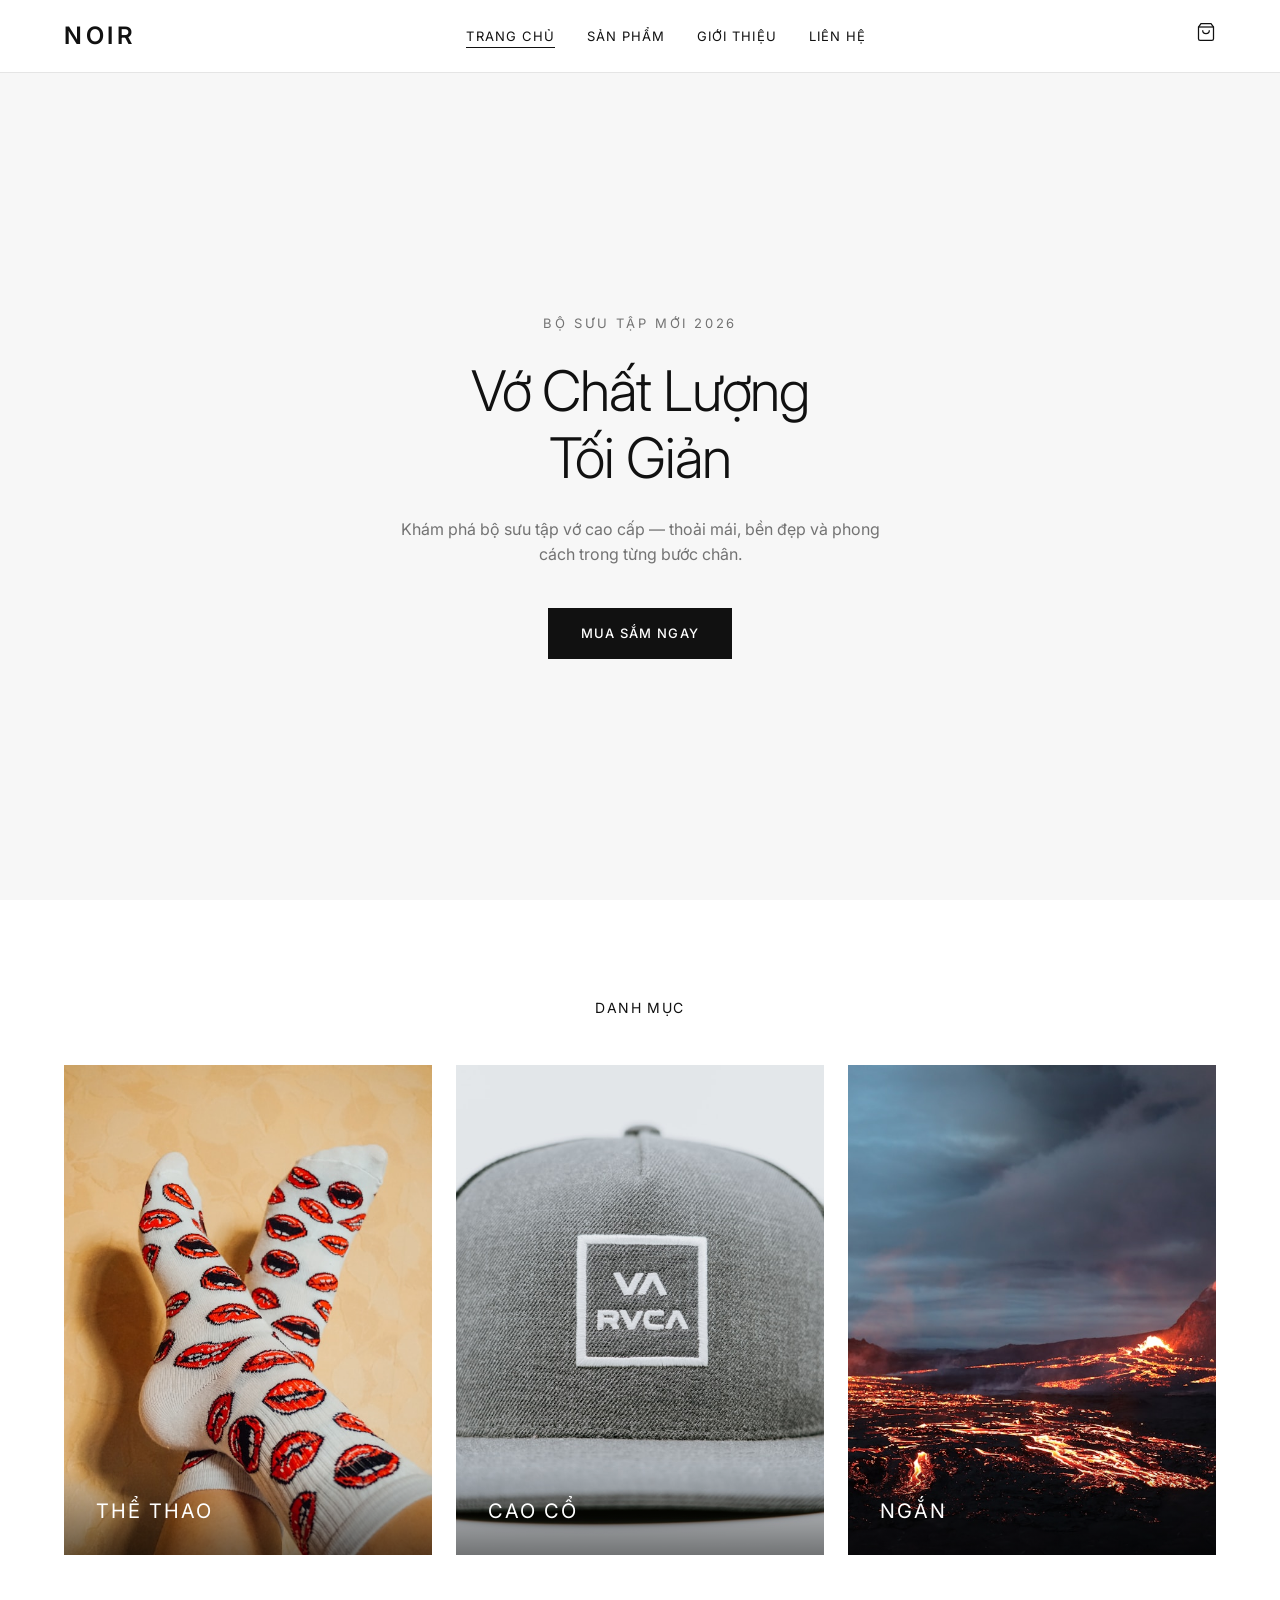
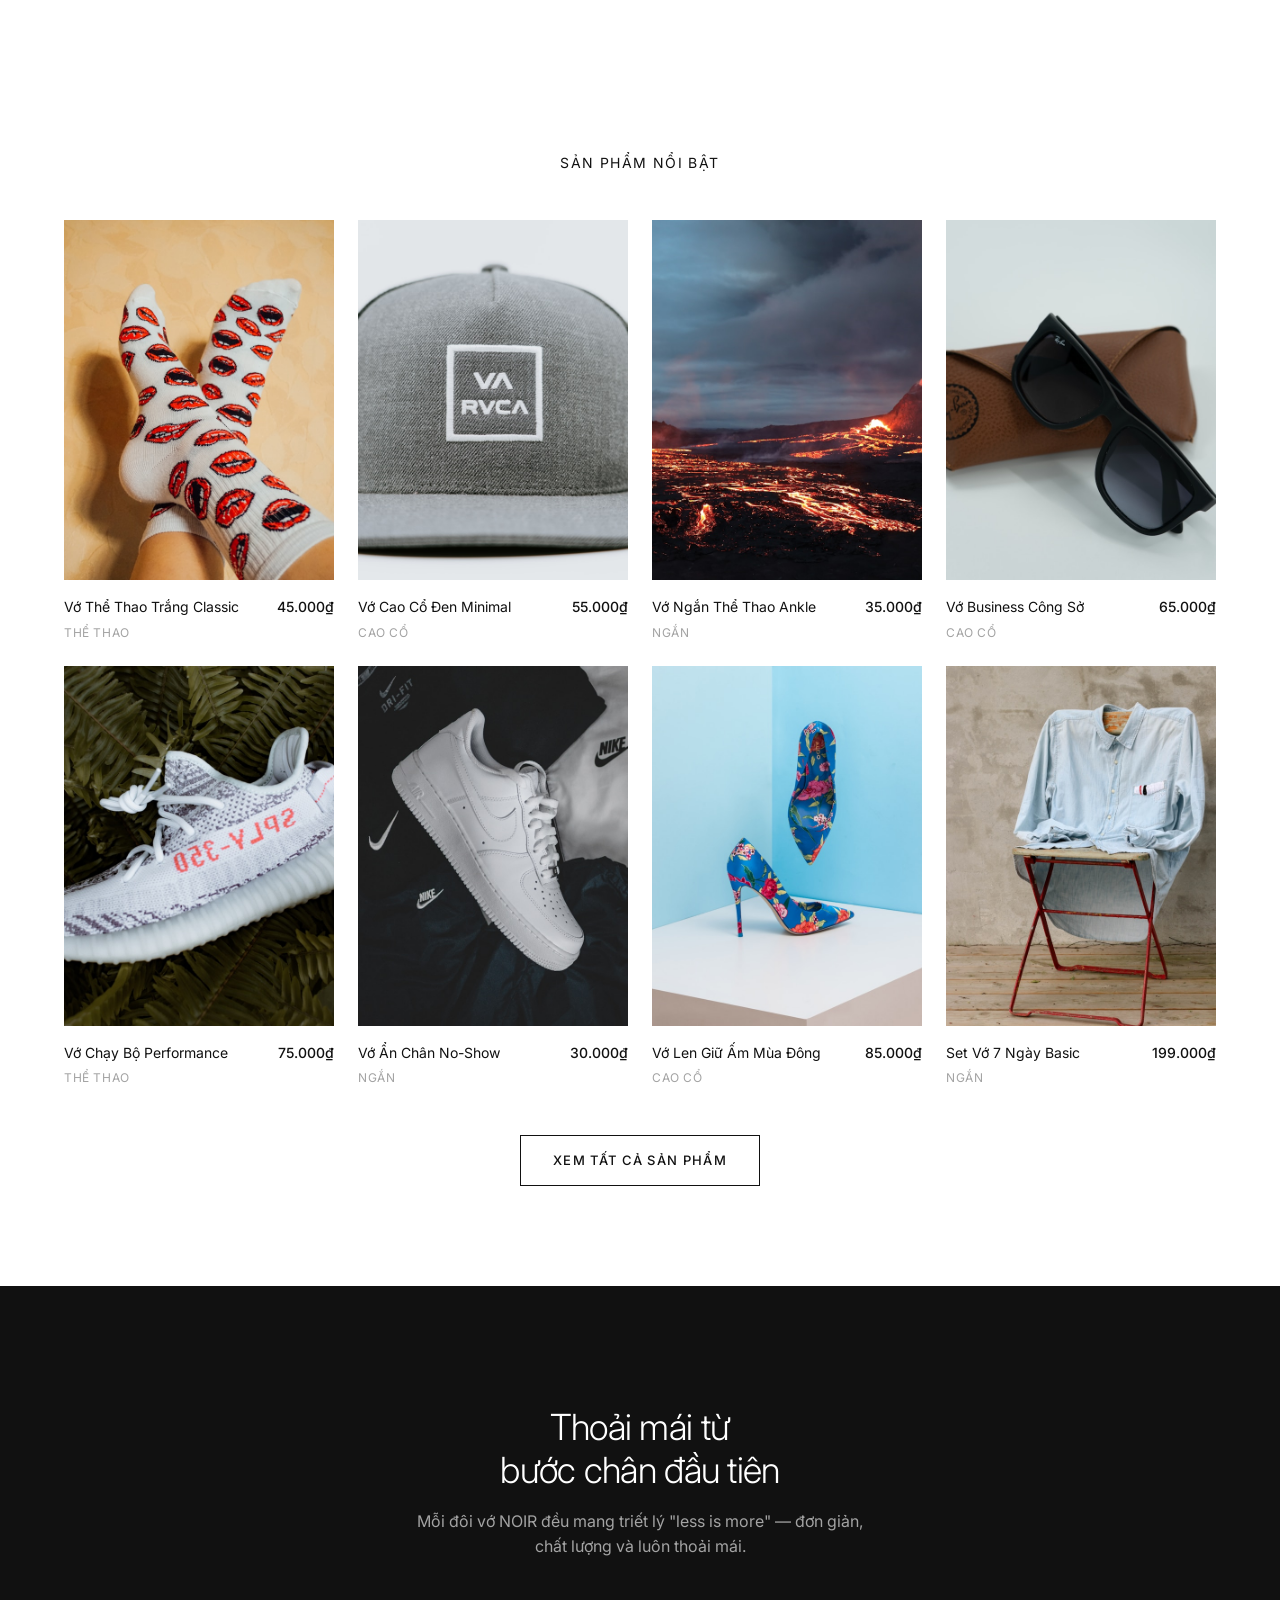
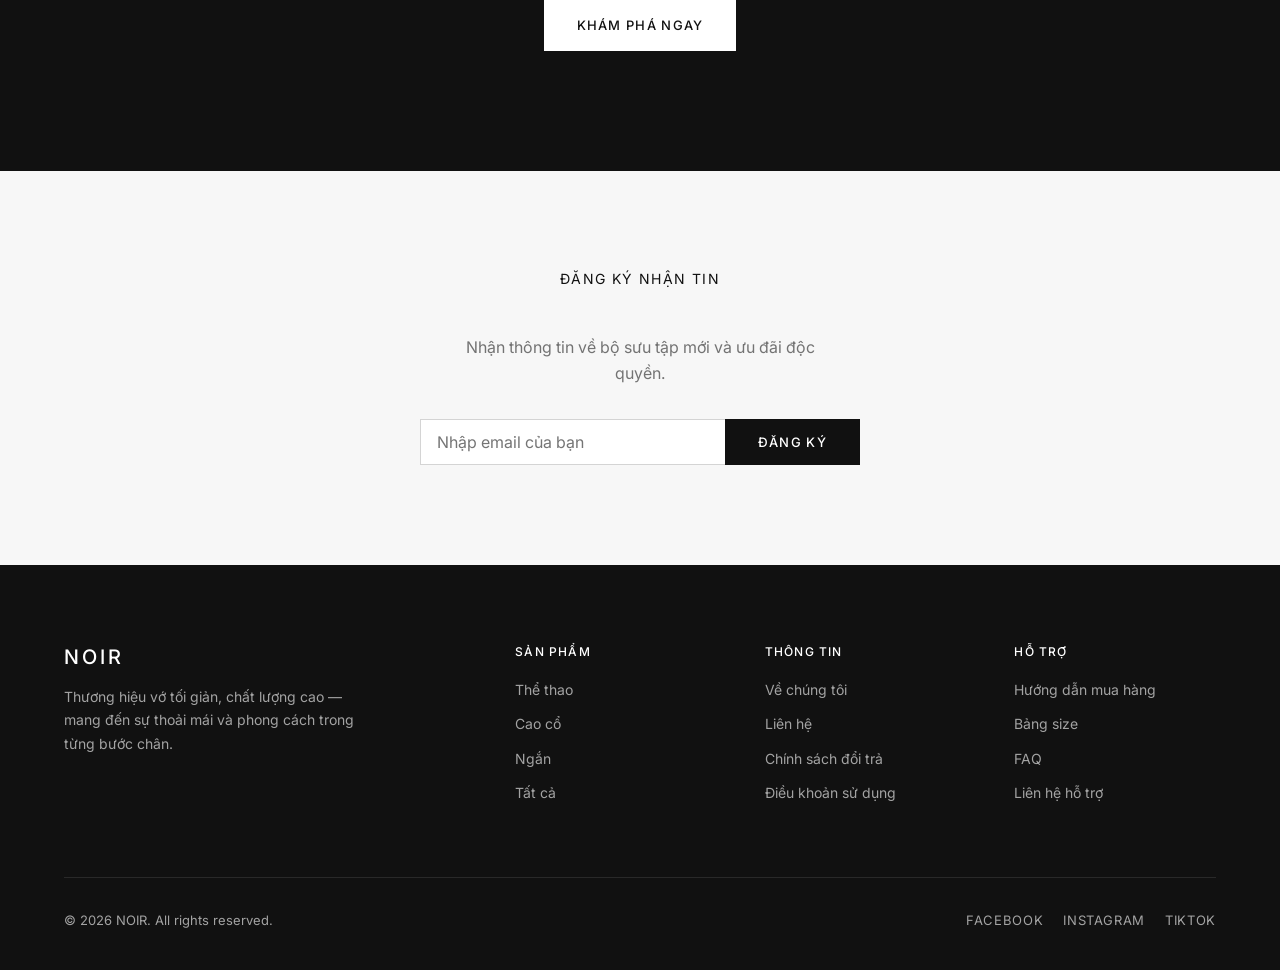
==== commit 7981218b: "Rebrand store from fashion to socks - Replace all clothing products with 12 sock products (thể thao," ====
--- a/index.html
+++ b/index.html
@@ -3,8 +3,8 @@
 <head>
   <meta charset="UTF-8">
   <meta name="viewport" content="width=device-width, initial-scale=1.0">
-  <title>NOIR - Thời Trang Tối Giản</title>
-  <meta name="description" content="NOIR - Thương hiệu thời trang tối giản, hiện đại. Mua sắm áo, quần, phụ kiện chất lượng cao.">
+  <title>NOIR - Vớ Chất Lượng Cao</title>
+  <meta name="description" content="NOIR - Thương hiệu vớ tối giản, hiện đại. Vớ thể thao, cao cổ, ngắn chất lượng cao.">
   <link rel="preconnect" href="https://fonts.googleapis.com">
   <link rel="preconnect" href="https://fonts.gstatic.com" crossorigin>
   <link href="https://fonts.googleapis.com/css2?family=Inter:wght@300;400;500;600&display=swap" rel="stylesheet">
@@ -18,7 +18,7 @@
       <a href="index.html" class="nav-logo">NOIR</a>
       <ul class="nav-links">
         <li><a href="index.html" class="active">Trang chủ</a></li>
-        <li><a href="shop.html">Cửa hàng</a></li>
+        <li><a href="shop.html">Sản phẩm</a></li>
         <li><a href="about.html">Giới thiệu</a></li>
         <li><a href="contact.html">Liên hệ</a></li>
       </ul>
@@ -44,8 +44,8 @@
   <section class="hero">
     <div class="hero-content">
       <p class="hero-subtitle">Bộ sưu tập mới 2026</p>
-      <h1>Phong Cách<br>Tối Giản</h1>
-      <p class="hero-desc">Khám phá bộ sưu tập thời trang tối giản, nơi sự thanh lịch gặp gỡ sự thoải mái trong từng thiết kế.</p>
+      <h1>Vớ Chất Lượng<br>Tối Giản</h1>
+      <p class="hero-desc">Khám phá bộ sưu tập vớ cao cấp — thoải mái, bền đẹp và phong cách trong từng bước chân.</p>
       <a href="shop.html" class="btn btn-primary">Mua sắm ngay</a>
     </div>
   </section>
@@ -55,22 +55,22 @@
     <div class="container">
       <h2 class="section-title fade-in">Danh mục</h2>
       <div class="categories-grid">
-        <a href="shop.html?category=ao" class="category-card fade-in">
-          <img src="https://images.unsplash.com/photo-1489987707025-afc232f7ea0f?w=600&h=800&fit=crop" alt="Áo" loading="lazy">
+        <a href="shop.html?category=thethao" class="category-card fade-in">
+          <img src="images/products/vo-the-thao-trang.jpg" alt="Vớ thể thao" loading="lazy">
           <div class="category-overlay">
-            <h3>Áo</h3>
+            <h3>Thể thao</h3>
           </div>
         </a>
-        <a href="shop.html?category=quan" class="category-card fade-in">
-          <img src="https://images.unsplash.com/photo-1624378439575-d8705ad7ae80?w=600&h=800&fit=crop" alt="Quần" loading="lazy">
+        <a href="shop.html?category=caoco" class="category-card fade-in">
+          <img src="images/products/vo-cao-co-den.jpg" alt="Vớ cao cổ" loading="lazy">
           <div class="category-overlay">
-            <h3>Quần</h3>
+            <h3>Cao cổ</h3>
           </div>
         </a>
-        <a href="shop.html?category=phukien" class="category-card fade-in">
-          <img src="https://images.unsplash.com/photo-1523779105320-d1cd346ff52b?w=600&h=800&fit=crop" alt="Phụ kiện" loading="lazy">
+        <a href="shop.html?category=ngan" class="category-card fade-in">
+          <img src="images/products/vo-ngan-the-thao.jpg" alt="Vớ ngắn" loading="lazy">
           <div class="category-overlay">
-            <h3>Phụ kiện</h3>
+            <h3>Ngắn</h3>
           </div>
         </a>
       </div>
@@ -91,8 +91,8 @@
   <!-- Banner -->
   <section class="banner fade-in">
     <div class="container">
-      <h2>Phong cách là cách bạn<br>thể hiện chính mình</h2>
-      <p>Mỗi thiết kế của NOIR đều mang triết lý "less is more" — đơn giản nhưng không bao giờ nhàm chán.</p>
+      <h2>Thoải mái từ<br>bước chân đầu tiên</h2>
+      <p>Mỗi đôi vớ NOIR đều mang triết lý "less is more" — đơn giản, chất lượng và luôn thoải mái.</p>
       <a href="shop.html" class="btn btn-primary">Khám phá ngay</a>
     </div>
   </section>
@@ -115,13 +115,13 @@
       <div class="footer-grid">
         <div class="footer-brand">
           <h4>NOIR</h4>
-          <p>Thương hiệu thời trang tối giản dành cho những ai yêu thích sự thanh lịch và hiện đại trong phong cách sống.</p>
+          <p>Thương hiệu vớ tối giản, chất lượng cao — mang đến sự thoải mái và phong cách trong từng bước chân.</p>
         </div>
         <div class="footer-col">
-          <h4>Cửa hàng</h4>
-          <a href="shop.html?category=ao">Áo</a>
-          <a href="shop.html?category=quan">Quần</a>
-          <a href="shop.html?category=phukien">Phụ kiện</a>
+          <h4>Sản phẩm</h4>
+          <a href="shop.html?category=thethao">Thể thao</a>
+          <a href="shop.html?category=caoco">Cao cổ</a>
+          <a href="shop.html?category=ngan">Ngắn</a>
           <a href="shop.html">Tất cả</a>
         </div>
         <div class="footer-col">
